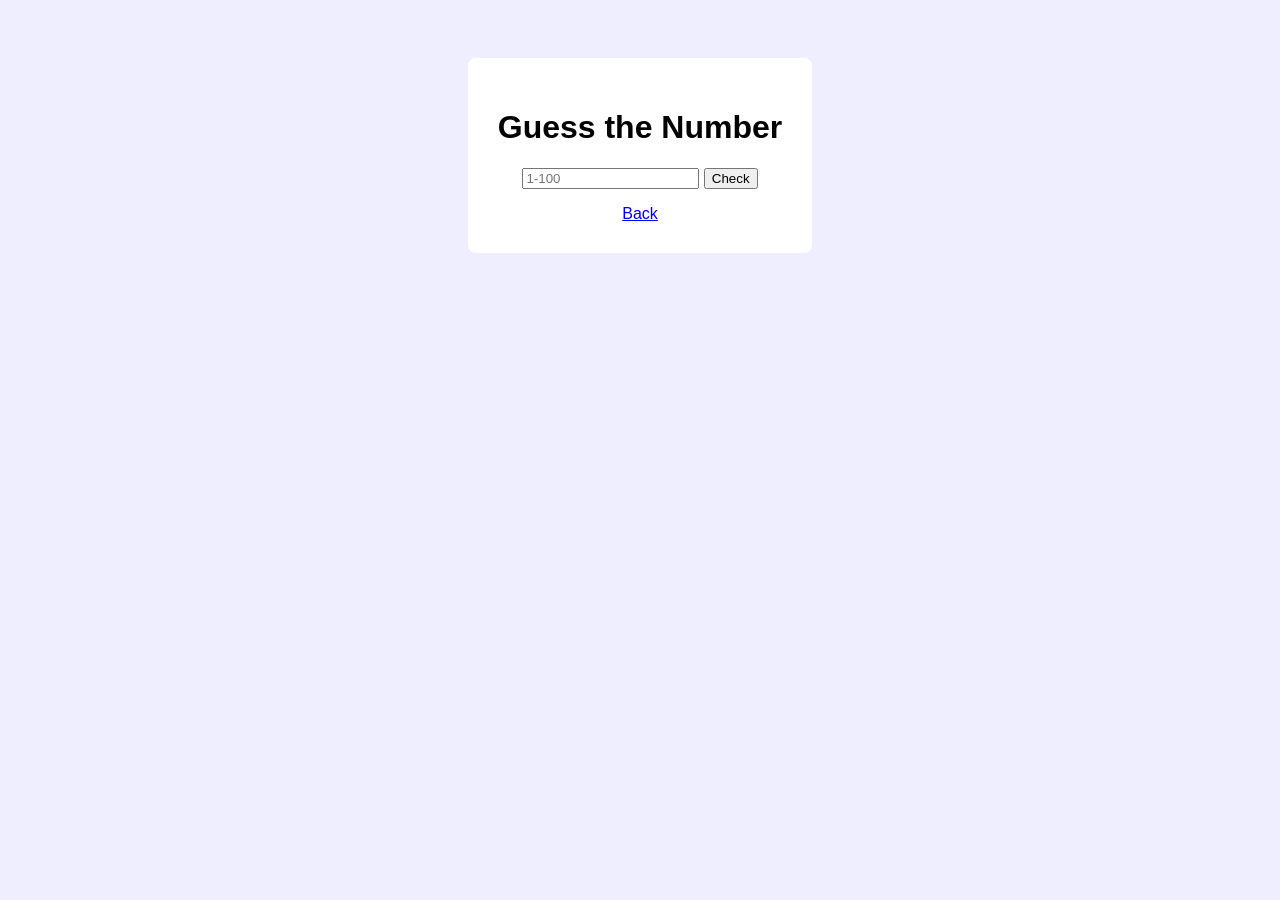
==== index.html @ 8a1b563b "Add files via upload" ====
<!DOCTYPE html>
<html>
<head>
    <title>Number Guess Game</title>
    <style>
        body { font-family: sans-serif; text-align: center; padding-top: 50px; background: #eef; }
        .card { background: white; padding: 30px; display: inline-block; border-radius: 8px; }
    </style>
</head>
<body>
    <div class="card">
        <h1>Guess the Number</h1>
        <input type="number" id="guess" placeholder="1-100">
        <button onclick="check()">Check</button>
        <p id="msg"></p>
        <a href="scratch.html">Back</a>
    </div>
    <script>
        const target = Math.floor(Math.random() * 100) + 1;
        function check() {
            const val = document.getElementById('guess').value;
            const msg = document.getElementById('msg');
            if (val == target) msg.innerText = "You got it!";
            else msg.innerText = val > target ? "Too high" : "Too low";
        }
    </script>
</body>
</html>
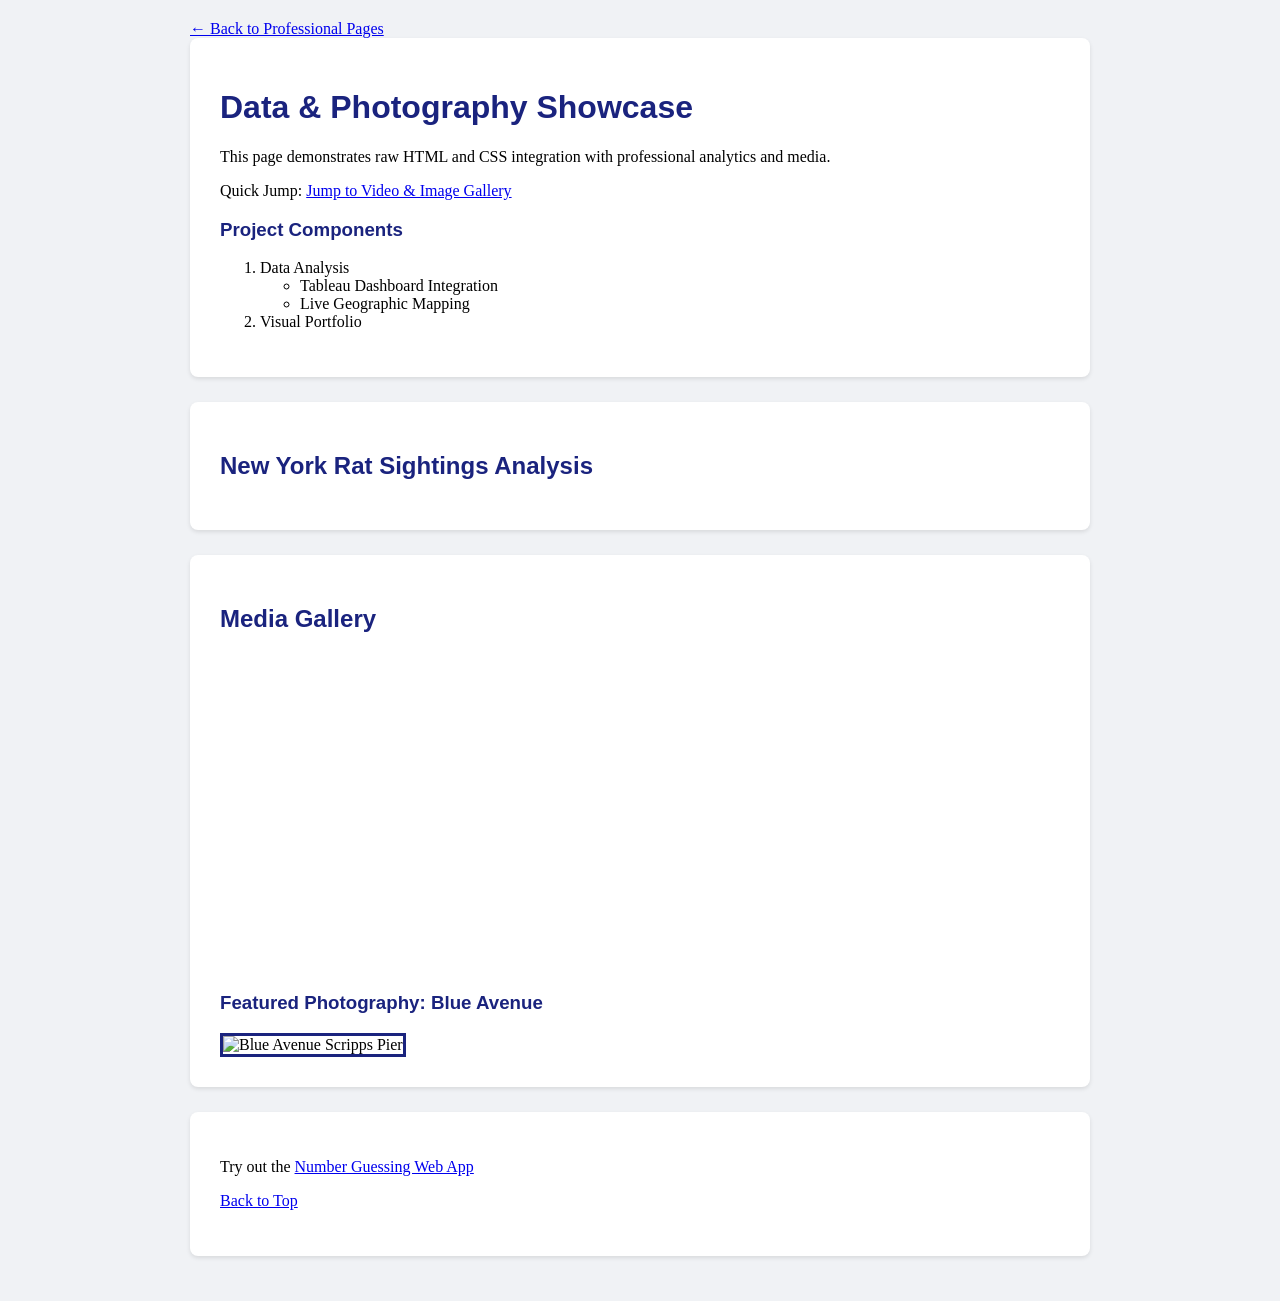
==== commit 2ea6cb15: "Rename scratch.html to index.html" ====
--- a/index.html
+++ b/index.html
@@ -1,28 +1,86 @@
 <!DOCTYPE html>
-<html>
+<html lang="en">
 <head>
-    <title>Number Guess Game</title>
-    <style>
-        body { font-family: sans-serif; text-align: center; padding-top: 50px; background: #eef; }
-        .card { background: white; padding: 30px; display: inline-block; border-radius: 8px; }
-    </style>
+    <meta charset="UTF-8">
+    <title>Scratch Page - Final Version</title>
+    <link rel="stylesheet" href="mystyle.css">
 </head>
 <body>
-    <div class="card">
-        <h1>Guess the Number</h1>
-        <input type="number" id="guess" placeholder="1-100">
-        <button onclick="check()">Check</button>
-        <p id="msg"></p>
-        <a href="scratch.html">Back</a>
+
+    <div class="main-container">
+        <nav>
+            <a href="index.html">← Back to Professional Pages</a>
+        </nav>
+
+        <div id="top" class="content-block">
+            <h1>Data & Photography Showcase</h1>
+            <p>This page demonstrates raw HTML and CSS integration with professional analytics and media.</p>
+            
+            <p>Quick Jump: <a href="#visuals">Jump to Video & Image Gallery</a></p>
+
+            <h3>Project Components</h3>
+            <ol>
+                <li>Data Analysis
+                    <ul>
+                        <li>Tableau Dashboard Integration</li>
+                        <li>Live Geographic Mapping</li>
+                    </ul>
+                </li>
+                <li>Visual Portfolio</li>
+            </ol>
+        </div>
+
+        <div class="content-block">
+            <h2>New York Rat Sightings Analysis</h2>
+            
+            <div class='tableauPlaceholder' id='viz1776826131127' style='position: relative'>
+                <noscript>
+                    <a href='#'><img alt='New York Rat Sightings ' src='https:&#47;&#47;public.tableau.com&#47;static&#47;images&#47;20&#47;2018W27NewYorkRatSightings&#47;NewYorkRatSightings&#47;1_rss.png' style='border: none' /></a>
+                </noscript>
+                <object class='tableauViz' style='display:none;'>
+                    <param name='host_url' value='https%3A%2F%2Fpublic.tableau.com%2F' /> 
+                    <param name='embed_code_version' value='3' /> 
+                    <param name='site_root' value='' />
+                    <param name='name' value='2018W27NewYorkRatSightings&#47;NewYorkRatSightings' />
+                    <param name='tabs' value='no' />
+                    <param name='toolbar' value='yes' />
+                    <param name='static_image' value='https:&#47;&#47;public.tableau.com&#47;static&#47;images&#47;20&#47;2018W27NewYorkRatSightings&#47;NewYorkRatSightings&#47;1.png' /> 
+                    <param name='animate_transition' value='yes' />
+                    <param name='display_static_image' value='yes' />
+                    <param name='display_spinner' value='yes' />
+                    <param name='display_overlay' value='yes' />
+                    <param name='display_count' value='yes' />
+                    <param name='language' value='en-US' />
+                </object>
+            </div>                
+            <script type='text/javascript'>                    
+                var divElement = document.getElementById('viz1776826131127');                    
+                var vizElement = divElement.getElementsByTagName('object')[0];                    
+                vizElement.style.width='100%';vizElement.style.height='800px';                    
+                var scriptElement = document.createElement('script');                    
+                scriptElement.src = 'https://public.tableau.com/javascripts/api/viz_v1.js';                    
+                vizElement.parentNode.insertBefore(scriptElement, vizElement);                
+            </script>
+            </div>
+
+        <div id="visuals" class="content-block">
+            <h2>Media Gallery</h2>
+            
+            <div class="video-container">
+                <iframe width="560" height="315" src="https://www.youtube.com/embed/-9lP95Qo-I0?si=4v06dG2qMTYMc7jg" title="YouTube video player" frameborder="0" allow="accelerometer; autoplay; clipboard-write; encrypted-media; gyroscope; picture-in-picture; web-share" referrerpolicy="strict-origin-when-cross-origin" allowfullscreen></iframe>
+            </div>
+
+            <div class="image-box">
+                <h3>Featured Photography: Blue Avenue</h3>
+                <img src="https://www.andrewshoemaker.com/images/640/blue-avenue-scripps-pier-la-jolla.jpg" alt="Blue Avenue Scripps Pier" style="max-width: 100%; border: 3px solid #1a237e;">
+            </div>
+        </div>
+
+        <footer class="content-block">
+            <p>Try out the <a href="app.html">Number Guessing Web App</a></p>
+            <p><a href="#top">Back to Top</a></p>
+        </footer>
     </div>
-    <script>
-        const target = Math.floor(Math.random() * 100) + 1;
-        function check() {
-            const val = document.getElementById('guess').value;
-            const msg = document.getElementById('msg');
-            if (val == target) msg.innerText = "You got it!";
-            else msg.innerText = val > target ? "Too high" : "Too low";
-        }
-    </script>
+
 </body>
-</html>+</html>
--- a/mystyle.css
+++ b/mystyle.css
@@ -0,0 +1,23 @@
+body {   background-color: #f0f2f5;
+    margin: 0;
+    padding: 20px;
+}
+h1, h2, h3 {
+    font-family: "Trebuchet MS", Helvetica, sans-serif;
+    color: #1a237e;
+}
+.main-container {
+    max-width: 900px;
+    margin: 0 auto;
+}
+.content-block {
+    background-color: #ffffff;
+    padding: 30px;
+    margin-bottom: 25px;
+    border-radius: 8px;
+    box-shadow: 0 2px 4px rgba(0,0,0,0.1);
+}
+.video-container {
+    text-align: center;
+    margin: 20px 0;
+}
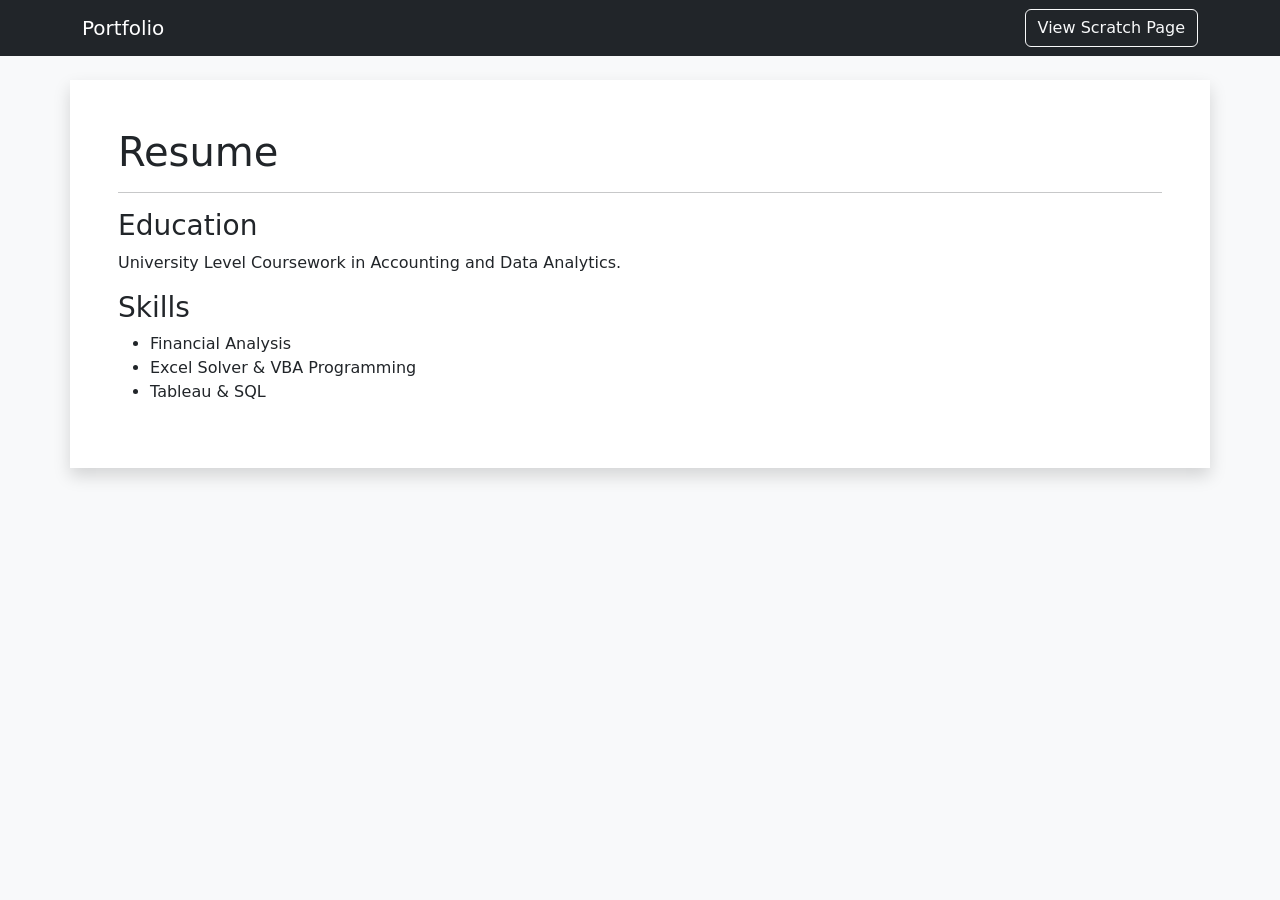
==== commit 795018ee: "Rename indexx.html to index.html" ====
--- a/index.html
+++ b/index.html
@@ -1,86 +1,27 @@
 <!DOCTYPE html>
-<html lang="en">
+<html>
 <head>
-    <meta charset="UTF-8">
-    <title>Scratch Page - Final Version</title>
-    <link rel="stylesheet" href="mystyle.css">
+    <title>Professional Profile</title>
+    <link href="https://cdn.jsdelivr.net/npm/bootstrap@5.3.0/dist/css/bootstrap.min.css" rel="stylesheet">
 </head>
-<body>
-
-    <div class="main-container">
-        <nav>
-            <a href="index.html">← Back to Professional Pages</a>
-        </nav>
-
-        <div id="top" class="content-block">
-            <h1>Data & Photography Showcase</h1>
-            <p>This page demonstrates raw HTML and CSS integration with professional analytics and media.</p>
-            
-            <p>Quick Jump: <a href="#visuals">Jump to Video & Image Gallery</a></p>
-
-            <h3>Project Components</h3>
-            <ol>
-                <li>Data Analysis
-                    <ul>
-                        <li>Tableau Dashboard Integration</li>
-                        <li>Live Geographic Mapping</li>
-                    </ul>
-                </li>
-                <li>Visual Portfolio</li>
-            </ol>
+<body class="bg-light">
+    <nav class="navbar navbar-dark bg-dark mb-4">
+        <div class="container">
+            <span class="navbar-brand">Portfolio</span>
+            <a href="scratch.html" class="btn btn-outline-light">View Scratch Page</a>
         </div>
-
-        <div class="content-block">
-            <h2>New York Rat Sightings Analysis</h2>
-            
-            <div class='tableauPlaceholder' id='viz1776826131127' style='position: relative'>
-                <noscript>
-                    <a href='#'><img alt='New York Rat Sightings ' src='https:&#47;&#47;public.tableau.com&#47;static&#47;images&#47;20&#47;2018W27NewYorkRatSightings&#47;NewYorkRatSightings&#47;1_rss.png' style='border: none' /></a>
-                </noscript>
-                <object class='tableauViz' style='display:none;'>
-                    <param name='host_url' value='https%3A%2F%2Fpublic.tableau.com%2F' /> 
-                    <param name='embed_code_version' value='3' /> 
-                    <param name='site_root' value='' />
-                    <param name='name' value='2018W27NewYorkRatSightings&#47;NewYorkRatSightings' />
-                    <param name='tabs' value='no' />
-                    <param name='toolbar' value='yes' />
-                    <param name='static_image' value='https:&#47;&#47;public.tableau.com&#47;static&#47;images&#47;20&#47;2018W27NewYorkRatSightings&#47;NewYorkRatSightings&#47;1.png' /> 
-                    <param name='animate_transition' value='yes' />
-                    <param name='display_static_image' value='yes' />
-                    <param name='display_spinner' value='yes' />
-                    <param name='display_overlay' value='yes' />
-                    <param name='display_count' value='yes' />
-                    <param name='language' value='en-US' />
-                </object>
-            </div>                
-            <script type='text/javascript'>                    
-                var divElement = document.getElementById('viz1776826131127');                    
-                var vizElement = divElement.getElementsByTagName('object')[0];                    
-                vizElement.style.width='100%';vizElement.style.height='800px';                    
-                var scriptElement = document.createElement('script');                    
-                scriptElement.src = 'https://public.tableau.com/javascripts/api/viz_v1.js';                    
-                vizElement.parentNode.insertBefore(scriptElement, vizElement);                
-            </script>
-            </div>
-
-        <div id="visuals" class="content-block">
-            <h2>Media Gallery</h2>
-            
-            <div class="video-container">
-                <iframe width="560" height="315" src="https://www.youtube.com/embed/-9lP95Qo-I0?si=4v06dG2qMTYMc7jg" title="YouTube video player" frameborder="0" allow="accelerometer; autoplay; clipboard-write; encrypted-media; gyroscope; picture-in-picture; web-share" referrerpolicy="strict-origin-when-cross-origin" allowfullscreen></iframe>
-            </div>
-
-            <div class="image-box">
-                <h3>Featured Photography: Blue Avenue</h3>
-                <img src="https://www.andrewshoemaker.com/images/640/blue-avenue-scripps-pier-la-jolla.jpg" alt="Blue Avenue Scripps Pier" style="max-width: 100%; border: 3px solid #1a237e;">
-            </div>
-        </div>
-
-        <footer class="content-block">
-            <p>Try out the <a href="app.html">Number Guessing Web App</a></p>
-            <p><a href="#top">Back to Top</a></p>
-        </footer>
+    </nav>
+    <div class="container bg-white p-5 shadow">
+        <h1>Resume</h1>
+        <hr>
+        <h3>Education</h3>
+        <p>University Level Coursework in Accounting and Data Analytics.</p>
+        <h3>Skills</h3>
+        <ul>
+            <li>Financial Analysis</li>
+            <li>Excel Solver & VBA Programming</li>
+            <li>Tableau & SQL</li>
+        </ul>
     </div>
-
 </body>
 </html>
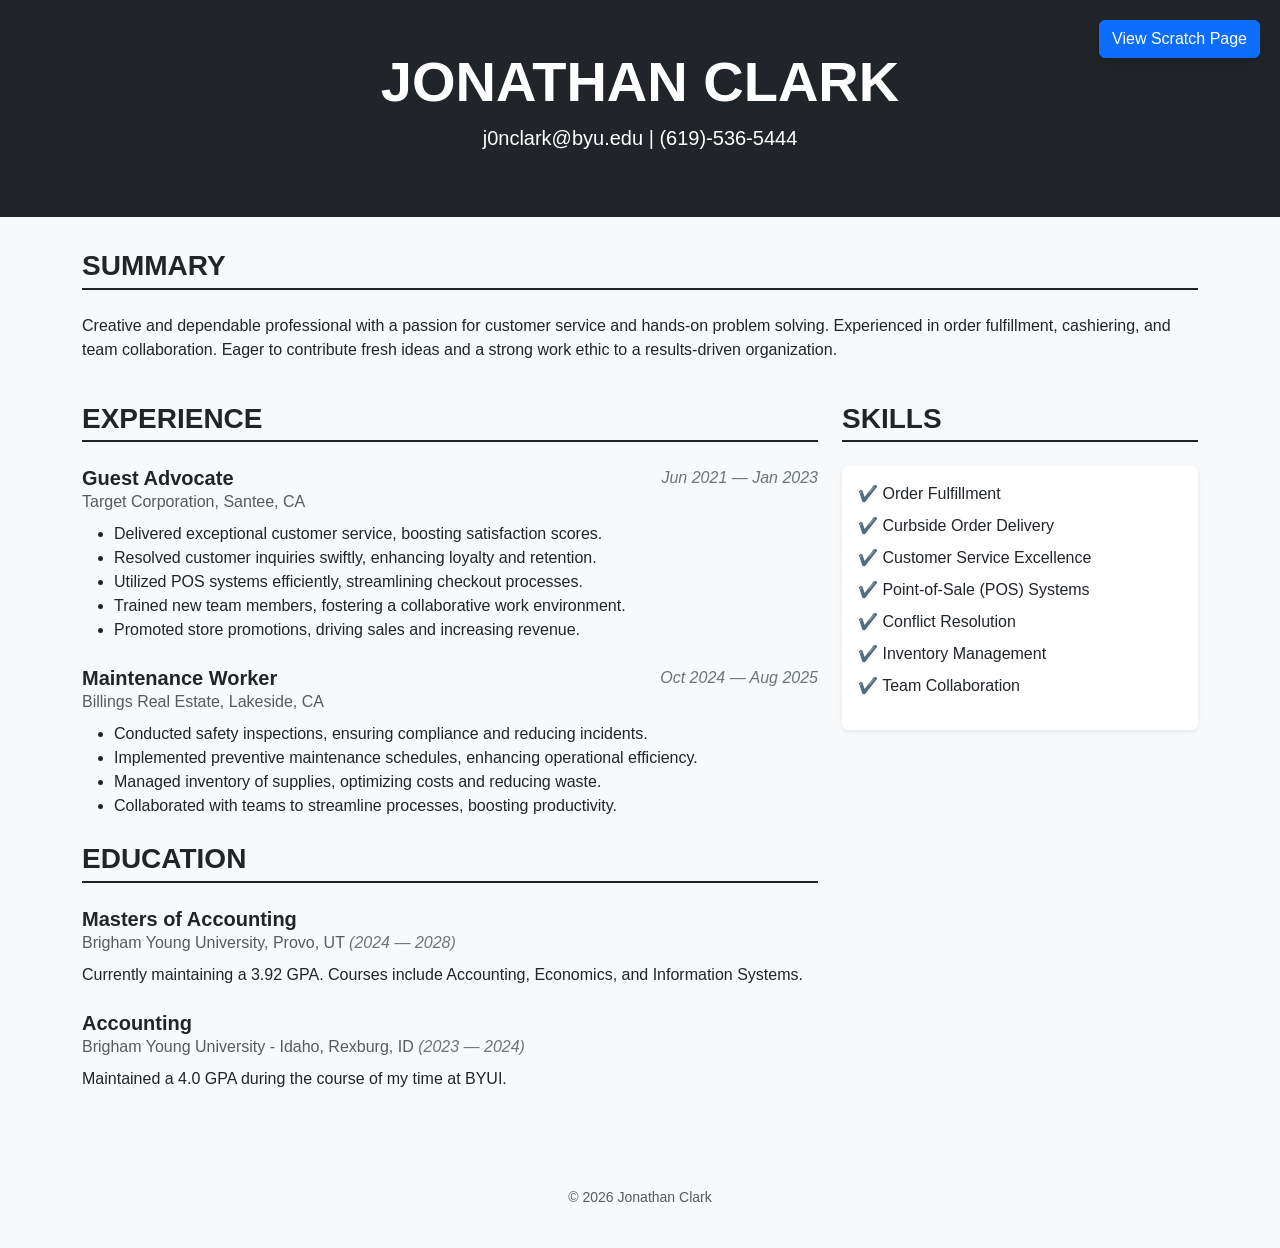
==== commit 99c49b0c: "Update index.html" ====
--- a/index.html
+++ b/index.html
@@ -1,27 +1,104 @@
 <!DOCTYPE html>
-<html>
+<html lang="en">
 <head>
-    <title>Professional Profile</title>
+    <meta charset="UTF-8">
+    <meta name="viewport" content="width=device-width, initial-scale=1.0">
+    <title>Jonathan Clark | Resume</title>
     <link href="https://cdn.jsdelivr.net/npm/bootstrap@5.3.0/dist/css/bootstrap.min.css" rel="stylesheet">
+    <style>
+        body { background-color: #f8f9fa; font-family: 'Segoe UI', Tahoma, Geneva, Verdana, sans-serif; }
+        .resume-header { background: #212529; color: white; padding: 3rem 0; margin-bottom: 2rem; }
+        .section-title { border-bottom: 2px solid #212529; padding-bottom: 5px; margin-bottom: 1.5rem; text-transform: uppercase; font-weight: bold; }
+        .experience-item { margin-bottom: 1.5rem; }
+        .date { color: #6c757d; font-style: italic; }
+        .nav-btn { position: fixed; top: 20px; right: 20px; z-index: 1000; }
+    </style>
 </head>
-<body class="bg-light">
-    <nav class="navbar navbar-dark bg-dark mb-4">
+<body>
+
+    <a href="scratch.html" class="btn btn-primary nav-btn shadow">View Scratch Page</a>
+
+    <header class="resume-header text-center">
         <div class="container">
-            <span class="navbar-brand">Portfolio</span>
-            <a href="scratch.html" class="btn btn-outline-light">View Scratch Page</a>
+            <h1 class="display-4 fw-bold">JONATHAN CLARK</h1>
+            <p class="lead">j0nclark@byu.edu | (619)-536-5444</p>
         </div>
-    </nav>
-    <div class="container bg-white p-5 shadow">
-        <h1>Resume</h1>
-        <hr>
-        <h3>Education</h3>
-        <p>University Level Coursework in Accounting and Data Analytics.</p>
-        <h3>Skills</h3>
-        <ul>
-            <li>Financial Analysis</li>
-            <li>Excel Solver & VBA Programming</li>
-            <li>Tableau & SQL</li>
-        </ul>
+    </header>
+
+    <div class="container mb-5">
+        <div class="row">
+            <div class="col-12 mb-4">
+                <h3 class="section-title">Summary</h3>
+                <p>Creative and dependable professional with a passion for customer service and hands-on problem solving. Experienced in order fulfillment, cashiering, and team collaboration. Eager to contribute fresh ideas and a strong work ethic to a results-driven organization.</p>
+            </div>
+
+            <div class="col-md-8">
+                <h3 class="section-title">Experience</h3>
+                
+                <div class="experience-item">
+                    <div class="d-flex justify-content-between">
+                        <h5 class="fw-bold mb-0">Guest Advocate</h5>
+                        <span class="date">Jun 2021 — Jan 2023</span>
+                    </div>
+                    <div class="text-muted mb-2">Target Corporation, Santee, CA</div>
+                    <ul>
+                        <li>Delivered exceptional customer service, boosting satisfaction scores.</li>
+                        <li>Resolved customer inquiries swiftly, enhancing loyalty and retention.</li>
+                        <li>Utilized POS systems efficiently, streamlining checkout processes.</li>
+                        <li>Trained new team members, fostering a collaborative work environment.</li>
+                        <li>Promoted store promotions, driving sales and increasing revenue.</li>
+                    </ul>
+                </div>
+
+                <div class="experience-item">
+                    <div class="d-flex justify-content-between">
+                        <h5 class="fw-bold mb-0">Maintenance Worker</h5>
+                        <span class="date">Oct 2024 — Aug 2025</span>
+                    </div>
+                    <div class="text-muted mb-2">Billings Real Estate, Lakeside, CA</div>
+                    <ul>
+                        <li>Conducted safety inspections, ensuring compliance and reducing incidents.</li>
+                        <li>Implemented preventive maintenance schedules, enhancing operational efficiency.</li>
+                        <li>Managed inventory of supplies, optimizing costs and reducing waste.</li>
+                        <li>Collaborated with teams to streamline processes, boosting productivity.</li>
+                    </ul>
+                </div>
+
+                <h3 class="section-title mt-4">Education</h3>
+                <div class="experience-item">
+                    <h5 class="fw-bold mb-0">Masters of Accounting</h5>
+                    <div class="text-muted">Brigham Young University, Provo, UT <span class="date">(2024 — 2028)</span></div>
+                    <p class="mt-2">Currently maintaining a 3.92 GPA. Courses include Accounting, Economics, and Information Systems.</p>
+                </div>
+                <div class="experience-item">
+                    <h5 class="fw-bold mb-0">Accounting</h5>
+                    <div class="text-muted">Brigham Young University - Idaho, Rexburg, ID <span class="date">(2023 — 2024)</span></div>
+                    <p class="mt-2">Maintained a 4.0 GPA during the course of my time at BYUI.</p>
+                </div>
+            </div>
+
+            <div class="col-md-4">
+                <h3 class="section-title">Skills</h3>
+                <div class="card border-0 shadow-sm">
+                    <div class="card-body">
+                        <ul class="list-unstyled">
+                            <li class="mb-2">✔️ Order Fulfillment</li>
+                            <li class="mb-2">✔️ Curbside Order Delivery</li>
+                            <li class="mb-2">✔️ Customer Service Excellence</li>
+                            <li class="mb-2">✔️ Point-of-Sale (POS) Systems</li>
+                            <li class="mb-2">✔️ Conflict Resolution</li>
+                            <li class="mb-2">✔️ Inventory Management</li>
+                            <li class="mb-2">✔️ Team Collaboration</li>
+                        </ul>
+                    </div>
+                </div>
+            </div>
+        </div>
     </div>
+
+    <footer class="text-center py-4 bg-light">
+        <p class="text-muted small">&copy; 2026 Jonathan Clark</p>
+    </footer>
+
 </body>
 </html>
